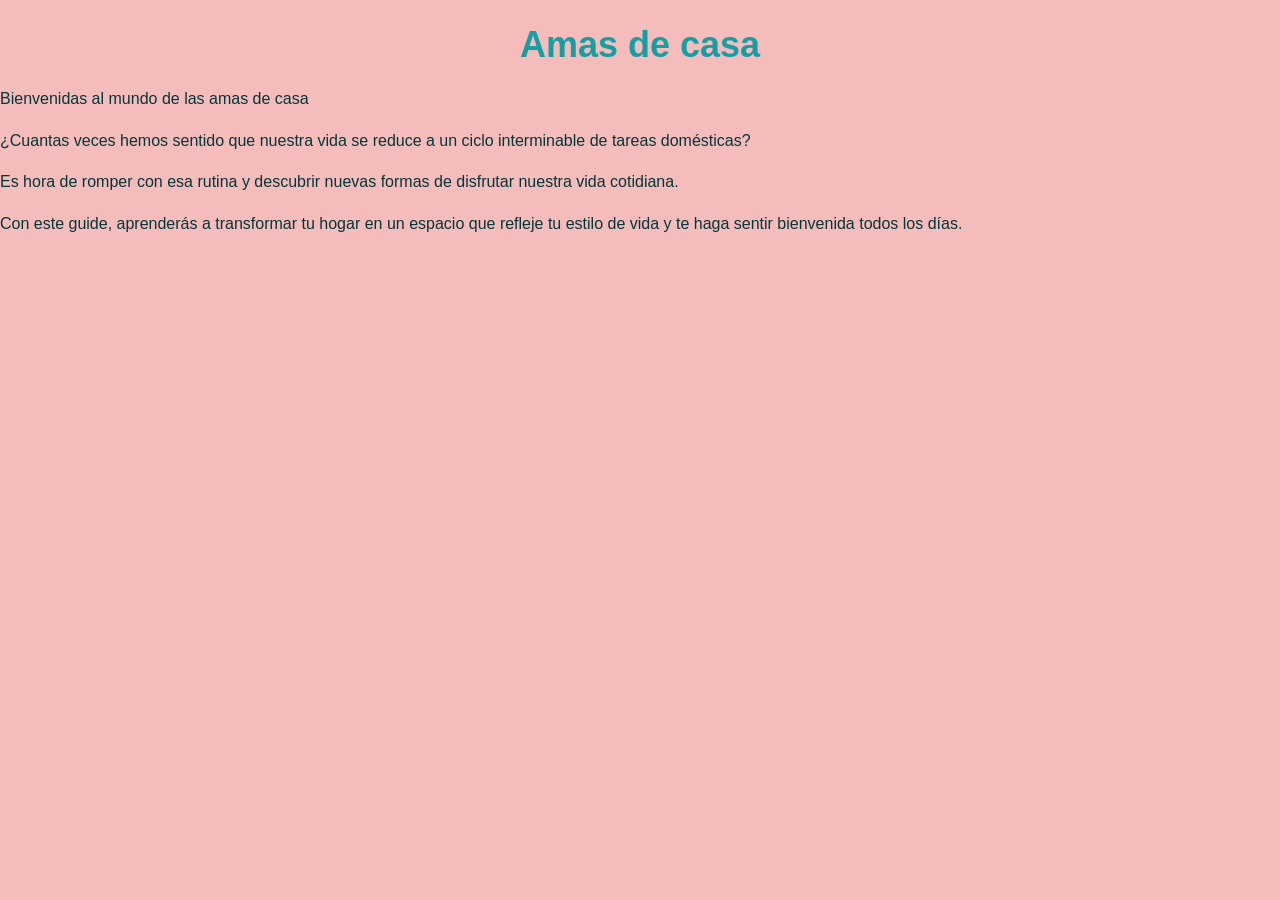
==== index.html @ ffa79b06 "first commit" ====
<!DOCTYPE html>
<html lang="en">
<head>
    <meta charset="UTF-8">
    <meta name="viewport" content="width=device-width, initial-scale=1.0">
    <title>Amas de casa</title>
    <link rel="stylesheet" href="css/estilos.css">

</head>
<body>
    <container id="contenedor">
    <h1>Amas de casa</h1>
    <div  id="bienvenida">

    <p>Bienvenidas al mundo de las amas de casa</p>
    <p>¿Cuantas veces hemos sentido que nuestra vida se reduce a un ciclo interminable de tareas domésticas?</p>
    <p>Es hora de romper con esa rutina y descubrir nuevas formas de disfrutar nuestra vida cotidiana.</p>
    <p>Con este guide, aprenderás a transformar tu hogar en un espacio que refleje tu estilo de vida y te haga sentir bienvenida todos los días.</p>

    </div>
  </container>






</body>
</html>
---- css/estilos.css ----
*{
    box-sizing: border-box;
    
}

body{
    margin: 0;
    background-color: #f5bcbc;
    font-family:'Segoe UI', Tahoma, Geneva, Verdana, sans-serif;
    color: #333;
}
#bienvenida{
    font-family: 'Segoe UI', Tahoma, Geneva, Verdana, sans-serif;
    font-size: 36px;
    color: #053638;
    text-align: center;    
}

p{
    font-size: 16px;
    line-height: 1.6;
    text-align: justify;
}
h1{
    font-size: 36px;
    color: #169ea3;
    margin-bottom: 20px;
    text-align: center;    
}
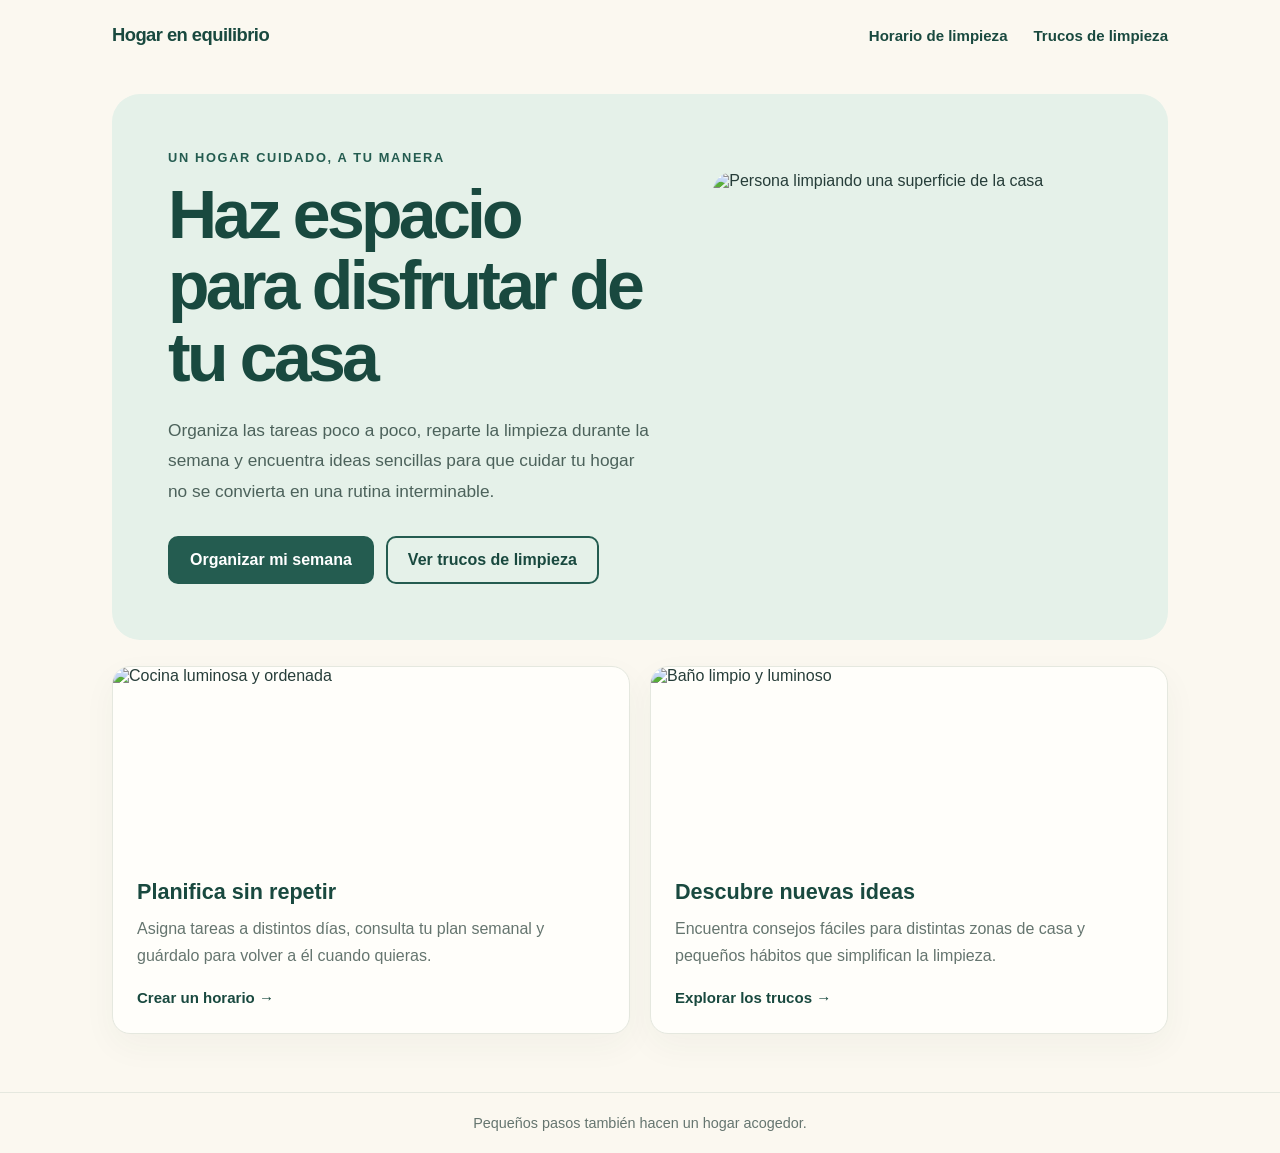
==== commit c47cd72e: "css trucos y horario" ====
--- a/index.html
+++ b/index.html
@@ -1,29 +1,53 @@
 <!DOCTYPE html>
-<html lang="en">
+<html lang="es">
 <head>
     <meta charset="UTF-8">
     <meta name="viewport" content="width=device-width, initial-scale=1.0">
-    <title>Amas de casa</title>
+    <meta name="description" content="Organiza las tareas de casa y descubre trucos sencillos para limpiar mejor.">
+    <title>Hogar en equilibrio</title>
     <link rel="stylesheet" href="css/estilos.css">
-
 </head>
 <body>
-    <container id="contenedor">
-    <h1>Amas de casa</h1>
-    <div  id="bienvenida">
+    <header class="site-header">
+        <a class="brand" href="index.html">Hogar en equilibrio</a>
+        <nav aria-label="Navegación principal">
+            <a href="horario.html">Horario de limpieza</a>
+            <a href="trucos.html">Trucos de limpieza</a>
+        </nav>
+    </header>
 
-    <p>Bienvenidas al mundo de las amas de casa</p>
-    <p>¿Cuantas veces hemos sentido que nuestra vida se reduce a un ciclo interminable de tareas domésticas?</p>
-    <p>Es hora de romper con esa rutina y descubrir nuevas formas de disfrutar nuestra vida cotidiana.</p>
-    <p>Con este guide, aprenderás a transformar tu hogar en un espacio que refleje tu estilo de vida y te haga sentir bienvenida todos los días.</p>
+    <main>
+        <section class="hero">
+            <div class="hero-content">
+                <p class="eyebrow">Un hogar cuidado, a tu manera</p>
+                <h1>Haz espacio para disfrutar de tu casa</h1>
+                <p class="hero-copy">Organiza las tareas poco a poco, reparte la limpieza durante la semana y encuentra ideas sencillas para que cuidar tu hogar no se convierta en una rutina interminable.</p>
+                <div class="hero-actions">
+                    <a class="button" href="horario.html">Organizar mi semana</a>
+                    <a class="button button-secondary" href="trucos.html">Ver trucos de limpieza</a>
+                </div>
+            </div>
+            <img class="hero-image" src="https://images.unsplash.com/photo-1581578731548-c64695cc6952?auto=format&amp;fit=crop&amp;w=1000&amp;q=80" alt="Persona limpiando una superficie de la casa" fetchpriority="high">
+        </section>
 
-    </div>
-  </container>
+        <section class="feature-grid" aria-label="Herramientas para tu hogar">
+            <article class="feature-card">
+                <img class="feature-image" src="https://images.unsplash.com/photo-1556911220-e15b29be8c8f?auto=format&amp;fit=crop&amp;w=700&amp;q=75" alt="Cocina luminosa y ordenada" loading="lazy">
+                <h2>Planifica sin repetir</h2>
+                <p>Asigna tareas a distintos días, consulta tu plan semanal y guárdalo para volver a él cuando quieras.</p>
+                <a class="text-link" href="horario.html">Crear un horario <span aria-hidden="true">→</span></a>
+            </article>
+            <article class="feature-card">
+                <img class="feature-image" src="https://images.unsplash.com/photo-1584622650111-993a426fbf0a?auto=format&amp;fit=crop&amp;w=700&amp;q=75" alt="Baño limpio y luminoso" loading="lazy">
+                <h2>Descubre nuevas ideas</h2>
+                <p>Encuentra consejos fáciles para distintas zonas de casa y pequeños hábitos que simplifican la limpieza.</p>
+                <a class="text-link" href="trucos.html">Explorar los trucos <span aria-hidden="true">→</span></a>
+            </article>
+        </section>
+    </main>
 
-
-
-
-
-
+    <footer class="site-footer">
+        <p>Pequeños pasos también hacen un hogar acogedor.</p>
+    </footer>
 </body>
-</html>+</html>
--- a/css/estilos.css
+++ b/css/estilos.css
@@ -1,29 +1,616 @@
-*{
+:root {
+    color-scheme: light;
+    --ink: #263d39;
+    --muted: #65756f;
+    --green: #245c50;
+    --green-dark: #19493f;
+    --mint: #e5f1e9;
+    --cream: #fbf8f0;
+    --coral: #e9a98e;
+    --line: #e5e8df;
+    --white: #fffefa;
+}
+
+* {
     box-sizing: border-box;
-    
-}
-
-body{
+}
+
+body {
+    min-width: 320px;
+    min-height: 100vh;
     margin: 0;
-    background-color: #f5bcbc;
-    font-family:'Segoe UI', Tahoma, Geneva, Verdana, sans-serif;
-    color: #333;
-}
-#bienvenida{
-    font-family: 'Segoe UI', Tahoma, Geneva, Verdana, sans-serif;
-    font-size: 36px;
-    color: #053638;
-    text-align: center;    
-}
-
-p{
-    font-size: 16px;
+    background: var(--cream);
+    color: var(--ink);
+    font-family: "Segoe UI", Tahoma, Geneva, Verdana, sans-serif;
+}
+
+a {
+    color: inherit;
+}
+
+.site-header {
+    display: flex;
+    align-items: center;
+    justify-content: space-between;
+    gap: 24px;
+    max-width: 1120px;
+    margin: 0 auto;
+    padding: 24px 32px;
+}
+
+.brand {
+    color: var(--green-dark);
+    font-size: 1.15rem;
+    font-weight: 750;
+    letter-spacing: -0.03em;
+    text-decoration: none;
+}
+
+.site-header nav {
+    display: flex;
+    flex-wrap: wrap;
+    gap: 26px;
+}
+
+.site-header nav a,
+.text-link {
+    color: var(--green-dark);
+    font-size: 0.94rem;
+    font-weight: 650;
+    text-decoration: none;
+}
+
+.site-header nav a:hover,
+.text-link:hover {
+    text-decoration: underline;
+    text-underline-offset: 4px;
+}
+
+main {
+    width: min(100% - 40px, 1056px);
+    margin: 0 auto;
+}
+
+.hero {
+    display: grid;
+    grid-template-columns: minmax(0, 1.1fr) minmax(280px, 0.9fr);
+    align-items: center;
+    gap: clamp(28px, 5vw, 58px);
+    margin-top: 24px;
+    padding: clamp(32px, 5vw, 56px);
+    border-radius: 28px;
+    background: var(--mint);
+    text-align: left;
+}
+
+.hero-content {
+    min-width: 0;
+}
+
+.hero h1 {
+    margin-left: 0;
+}
+
+.hero-image {
+    display: block;
+    width: 100%;
+    height: clamp(250px, 34vw, 390px);
+    border-radius: 20px;
+    object-fit: cover;
+    object-position: center;
+}
+
+.eyebrow {
+    margin: 0 0 14px;
+    color: var(--green);
+    font-size: 0.8rem;
+    font-weight: 750;
+    letter-spacing: 0.13em;
+    text-transform: uppercase;
+}
+
+h1,
+h2,
+p {
+    margin-top: 0;
+}
+
+h1 {
+    max-width: 720px;
+    margin: 0 auto;
+    color: var(--green-dark);
+    font-size: clamp(2.2rem, 6vw, 4.25rem);
+    letter-spacing: -0.055em;
+    line-height: 1.05;
+}
+
+.hero-copy {
+    max-width: 610px;
+    margin: 22px 0 0;
+    color: #4c625b;
+    font-size: 1.08rem;
+    line-height: 1.75;
+}
+
+.hero-actions {
+    display: flex;
+    flex-wrap: wrap;
+    justify-content: flex-start;
+    gap: 12px;
+    margin-top: 30px;
+}
+
+.button {
+    display: inline-flex;
+    min-height: 48px;
+    align-items: center;
+    justify-content: center;
+    padding: 12px 20px;
+    border: 2px solid var(--green);
+    border-radius: 10px;
+    background: var(--green);
+    color: white;
+    font: inherit;
+    font-weight: 700;
+    text-align: center;
+    text-decoration: none;
+    cursor: pointer;
+    transition: background-color 140ms ease, transform 140ms ease;
+}
+
+.button:hover {
+    transform: translateY(-1px);
+    background: var(--green-dark);
+}
+
+.button-secondary {
+    border-color: var(--green);
+    background: transparent;
+    color: var(--green-dark);
+}
+
+.button-secondary:hover {
+    background: rgba(255, 255, 255, 0.7);
+}
+
+.feature-grid {
+    display: grid;
+    grid-template-columns: repeat(2, minmax(0, 1fr));
+    gap: 20px;
+    margin: 26px 0 58px;
+}
+
+.feature-card,
+.panel,
+.tip-card {
+    border: 1px solid var(--line);
+    border-radius: 18px;
+    background: var(--white);
+    box-shadow: 0 12px 34px rgba(38, 61, 57, 0.045);
+}
+
+.feature-card {
+    overflow: hidden;
+    padding: 0 0 26px;
+}
+
+.feature-image {
+    display: block;
+    width: 100%;
+    height: 190px;
+    margin-bottom: 22px;
+    object-fit: cover;
+}
+
+.feature-card h2 {
+    margin: 0 24px 10px;
+    color: var(--green-dark);
+    font-size: 1.35rem;
+}
+
+.feature-card p,
+.tip-card p {
+    color: var(--muted);
+    line-height: 1.7;
+}
+
+.feature-card > p,
+.feature-card > a {
+    margin-right: 24px;
+    margin-left: 24px;
+}
+
+.feature-card .text-link {
+    display: inline-block;
+    margin-top: 4px;
+}
+
+.page-intro {
+    max-width: 700px;
+    margin: 44px auto 28px;
+    text-align: center;
+}
+
+.page-intro h1 {
+    font-size: clamp(2.1rem, 5vw, 3.25rem);
+}
+
+.page-intro > p:last-child {
+    margin: 16px 0 0;
+    color: var(--muted);
+    font-size: 1.04rem;
+    line-height: 1.7;
+}
+
+.panel {
+    padding: clamp(20px, 4vw, 32px);
+}
+
+.panel h2 {
+    margin-bottom: 8px;
+    color: var(--green-dark);
+    font-size: 1.35rem;
+}
+
+.form-help {
+    margin-bottom: 20px;
+    color: var(--muted);
     line-height: 1.6;
-    text-align: justify;
-}
-h1{
-    font-size: 36px;
-    color: #169ea3;
-    margin-bottom: 20px;
-    text-align: center;    
-}+}
+
+.task-form {
+    display: grid;
+    grid-template-columns: minmax(150px, 0.8fr) minmax(200px, 1.5fr) auto;
+    align-items: end;
+    gap: 14px;
+}
+
+.field {
+    display: grid;
+    gap: 7px;
+}
+
+.field label {
+    color: var(--ink);
+    font-size: 0.9rem;
+    font-weight: 700;
+}
+
+.field input,
+.field select {
+    width: 100%;
+    min-height: 46px;
+    padding: 10px 12px;
+    border: 1px solid #cbd5cd;
+    border-radius: 9px;
+    background: white;
+    color: var(--ink);
+    font: inherit;
+}
+
+.field input:focus,
+.field select:focus,
+.button:focus-visible,
+a:focus-visible,
+.remove-task:focus-visible {
+    outline: 3px solid #e8a68b;
+    outline-offset: 3px;
+}
+
+.task-form .button {
+    white-space: nowrap;
+}
+
+.status-message {
+    min-height: 1.5em;
+    margin: 14px 0 0;
+    color: var(--green-dark);
+    font-size: 0.94rem;
+}
+
+.status-message.is-error {
+    color: #a33428;
+}
+
+.schedule-section {
+    margin: 28px 0 56px;
+}
+
+.schedule-heading {
+    display: flex;
+    align-items: center;
+    justify-content: space-between;
+    gap: 16px;
+    margin-bottom: 16px;
+}
+
+.schedule-heading h2 {
+    margin: 0;
+    color: var(--green-dark);
+    font-size: 1.5rem;
+}
+
+.schedule-heading p {
+    margin: 5px 0 0;
+    color: var(--muted);
+    font-size: 0.92rem;
+}
+
+.clear-button {
+    min-height: 40px;
+    padding: 8px 12px;
+    border: 1px solid #d5a496;
+    border-radius: 8px;
+    background: transparent;
+    color: #8b4036;
+    font: inherit;
+    font-size: 0.88rem;
+    font-weight: 650;
+    cursor: pointer;
+}
+
+.clear-button:hover {
+    background: #fff0e9;
+}
+
+.week-grid {
+    display: grid;
+    grid-template-columns: repeat(2, minmax(0, 1fr));
+    gap: 12px;
+}
+
+.day-card {
+    min-height: 132px;
+    padding: 18px;
+    border: 1px solid var(--line);
+    border-radius: 14px;
+    background: var(--white);
+}
+
+.day-card h3 {
+    margin: 0 0 12px;
+    color: var(--green-dark);
+    font-size: 1rem;
+}
+
+.day-card ul {
+    display: grid;
+    gap: 9px;
+    margin: 0;
+    padding: 0;
+    list-style: none;
+}
+
+.day-card li {
+    display: flex;
+    align-items: center;
+    justify-content: space-between;
+    gap: 10px;
+    color: #4c625b;
+    font-size: 0.94rem;
+}
+
+.remove-task {
+    flex: 0 0 auto;
+    padding: 3px 7px;
+    border: 0;
+    border-radius: 6px;
+    background: #f8ece6;
+    color: #8b4036;
+    font: inherit;
+    font-size: 0.8rem;
+    cursor: pointer;
+}
+
+.empty-day {
+    margin: 0;
+    color: #8a9690;
+    font-size: 0.9rem;
+    font-style: italic;
+}
+
+.tip-grid {
+    display: grid;
+    grid-template-columns: repeat(2, minmax(0, 1fr));
+    gap: 16px;
+    margin: 0 0 28px;
+}
+
+.tip-card {
+    overflow: hidden;
+    padding: 24px;
+}
+
+.tip-card .tip-image {
+    display: block;
+    width: calc(100% + 48px);
+    height: 190px;
+    margin: -24px -24px 20px;
+    object-fit: cover;
+}
+
+.tip-card .tip-label {
+    margin-bottom: 10px;
+    color: #9a5c43;
+    font-size: 0.78rem;
+    font-weight: 750;
+    letter-spacing: 0.1em;
+    text-transform: uppercase;
+}
+
+.tip-card h2 {
+    margin-bottom: 9px;
+    color: var(--green-dark);
+    font-size: 1.2rem;
+}
+
+.tip-card p {
+    margin: 0;
+}
+
+.video-section {
+    margin: 0 0 28px;
+    padding: clamp(22px, 4vw, 34px);
+    border-radius: 18px;
+    background: #edf3eb;
+}
+
+.video-section h2 {
+    margin: 0 0 8px;
+    color: var(--green-dark);
+    font-size: 1.55rem;
+}
+
+.video-intro {
+    margin: 0 0 20px;
+    color: var(--muted);
+}
+
+.video-links {
+    display: grid;
+    grid-template-columns: repeat(3, minmax(0, 1fr));
+    gap: 12px;
+}
+
+.video-link {
+    display: flex;
+    min-height: 74px;
+    align-items: center;
+    gap: 12px;
+    padding: 14px;
+    border: 1px solid #dce5dc;
+    border-radius: 12px;
+    background: var(--white);
+    color: var(--ink);
+    text-decoration: none;
+    transition: transform 140ms ease, border-color 140ms ease;
+}
+
+.video-link:hover {
+    transform: translateY(-2px);
+    border-color: #9db9a5;
+}
+
+.play-icon {
+    display: grid;
+    width: 36px;
+    height: 36px;
+    flex: 0 0 auto;
+    place-items: center;
+    border-radius: 50%;
+    background: #f9e9de;
+    color: #9a5c43;
+    font-size: 0.8rem;
+}
+
+.video-link strong,
+.video-link small {
+    display: block;
+}
+
+.video-link strong {
+    font-size: 0.9rem;
+}
+
+.video-link small {
+    margin-top: 4px;
+    color: var(--muted);
+    font-size: 0.78rem;
+}
+
+.external-icon {
+    margin-left: auto;
+    color: var(--green);
+}
+
+.safety-note {
+    margin: 0 0 56px;
+    padding: 20px 22px;
+    border-left: 4px solid var(--coral);
+    border-radius: 8px;
+    background: #fff1e9;
+    color: #68483c;
+    line-height: 1.65;
+}
+
+.safety-note strong {
+    color: #713e30;
+}
+
+.back-link {
+    display: inline-block;
+    margin: 0 0 40px;
+    color: var(--green-dark);
+    font-weight: 650;
+    text-decoration-thickness: 1px;
+    text-underline-offset: 4px;
+}
+
+.site-footer {
+    padding: 22px 20px;
+    border-top: 1px solid var(--line);
+    color: var(--muted);
+    font-size: 0.9rem;
+    text-align: center;
+}
+
+.site-footer p {
+    margin: 0;
+}
+
+@media (min-width: 760px) {
+    .week-grid {
+        grid-template-columns: repeat(3, minmax(0, 1fr));
+    }
+}
+
+@media (max-width: 650px) {
+    .site-header {
+        align-items: flex-start;
+        flex-direction: column;
+        gap: 14px;
+        padding: 20px;
+    }
+
+    .site-header nav {
+        gap: 18px;
+        font-size: 0.9rem;
+    }
+
+    main {
+        width: min(100% - 28px, 1056px);
+    }
+
+    .hero {
+        grid-template-columns: 1fr;
+        margin-top: 8px;
+        border-radius: 20px;
+    }
+
+    .hero-image {
+        height: 230px;
+    }
+
+    .hero-actions {
+        justify-content: flex-start;
+    }
+
+    .feature-grid,
+    .tip-grid,
+    .video-links {
+        grid-template-columns: 1fr;
+    }
+
+    .task-form {
+        grid-template-columns: 1fr;
+    }
+
+    .task-form .button {
+        width: 100%;
+    }
+
+    .schedule-heading {
+        align-items: flex-start;
+        flex-direction: column;
+    }
+}
